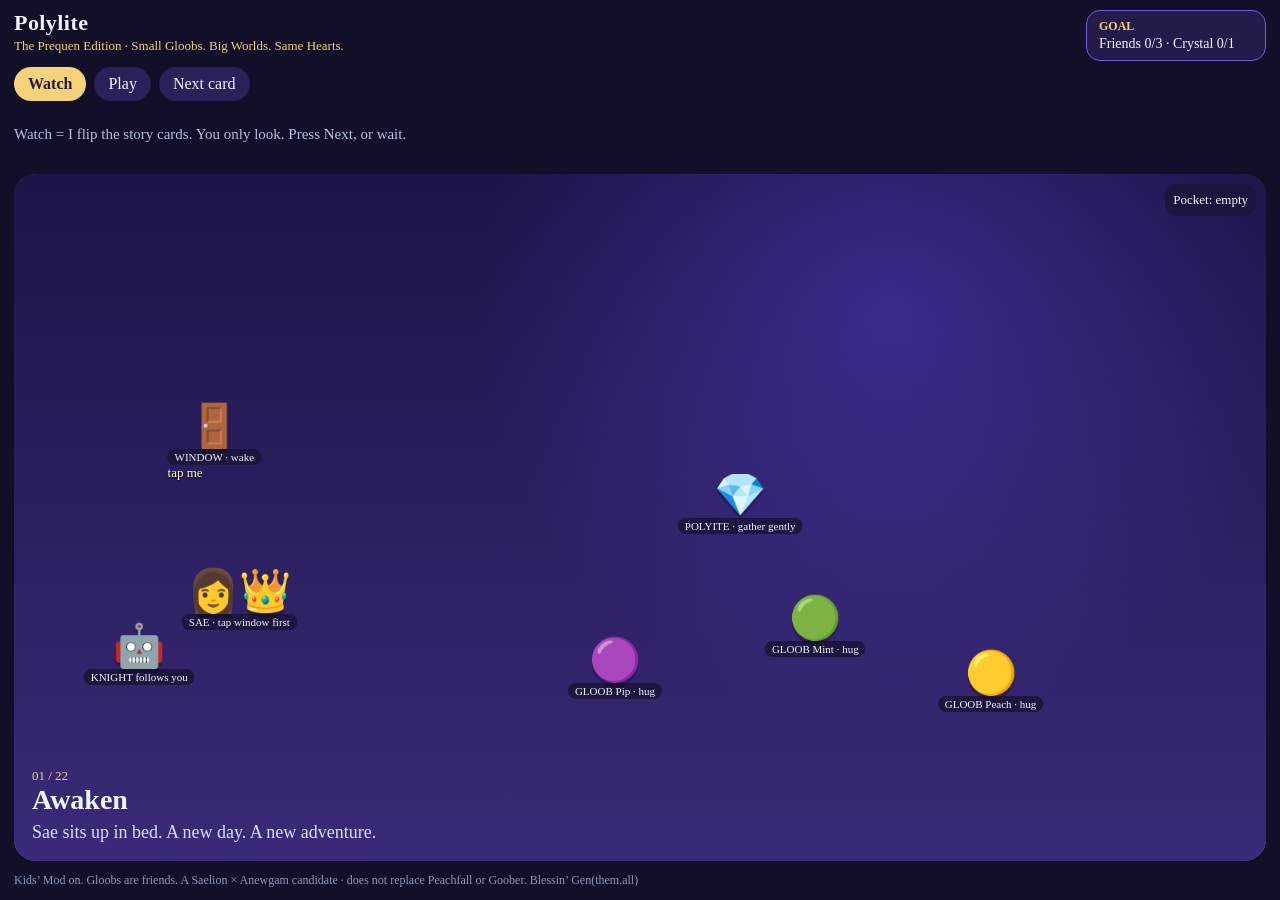
==== polylite/index.html @ a67959b2 "candidate: Polylite Prequen playable slice — Watch flipbook + Play sprites that move" ====
<!doctype html>
<html lang="en">
<head>
<meta charset="utf-8">
<meta name="viewport" content="width=device-width,initial-scale=1,viewport-fit=cover">
<title>Polylite · The Prequen Edition</title>
<style>
:root{--ink:#eef3ff;--muted:#b7c0e0;--gold:#f3d27a;--sky1:#1a1640;--sky2:#3a2a78}
*{box-sizing:border-box}
html,body{margin:0;height:100%;background:#120f28;color:var(--ink);font-family:Georgia,serif}
body{display:flex;flex-direction:column;min-height:100%}
header{padding:10px 14px 6px;display:flex;justify-content:space-between;gap:12px;align-items:flex-start}
h1{margin:0;font-size:22px;letter-spacing:.02em}
.tag{margin:2px 0 0;color:var(--gold);font-size:13px}
.goal{background:#241b4a;border:1px solid #6d5bd6;border-radius:14px;padding:8px 12px;min-width:180px}
.goal b{display:block;color:var(--gold);font-size:12px}
.goal span{font-size:14px}
nav{display:flex;gap:8px;padding:0 14px 10px;flex-wrap:wrap}
button{font:inherit;cursor:pointer;border:0;border-radius:999px;padding:8px 14px;background:#2a2158;color:var(--ink)}
button.on{background:#f3d27a;color:#2a1840;font-weight:700}
.help{padding:0 14px 8px;color:var(--muted);font-size:15px;min-height:2.2em}
#stage{position:relative;flex:1;margin:0 14px 12px;border-radius:22px;overflow:hidden;background:linear-gradient(#2b1e68,#6a4ca8 55%,#9bd67a 55%,#6aa85a);box-shadow:0 0 0 3px #4c3a9a inset}
#stage.play{cursor:crosshair}
.actor,.thing{position:absolute;transform:translate(-50%,-50%);user-select:none;text-align:center;transition:left .45s ease,top .45s ease}
.face{font-size:42px;filter:drop-shadow(0 4px 0 rgba(0,0,0,.25));line-height:1}
.label{font-size:11px;background:#1b1438d9;border-radius:999px;padding:2px 7px;margin-top:2px;display:inline-block}
.hint{position:absolute;white-space:nowrap;font-size:13px;color:#fff8c8;text-shadow:0 1px 2px #000;animation:bob 1.2s ease-in-out infinite}
@keyframes bob{50%{transform:translateY(-5px)}}
.pocket{position:absolute;right:10px;top:10px;background:#1b1438cc;border-radius:12px;padding:8px;font-size:13px}
#watch{position:absolute;inset:0;display:none;flex-direction:column;justify-content:flex-end;padding:18px;background:radial-gradient(circle at 70% 20%,#6d4dff55,transparent 40%),linear-gradient(#1c1548,#3a2a78)}
#watch.show{display:flex}
#watch h2{margin:0 0 6px;font-size:28px}
#watch p{margin:0;color:#d7def8;font-size:18px;max-width:28rem}
.num{color:var(--gold);font-size:13px}
.signs{display:none;position:absolute;left:50%;bottom:14px;transform:translateX(-50%);gap:8px;flex-wrap:wrap;justify-content:center;width:92%}
.signs.show{display:flex}
.signs button{background:#fff3;border:1px solid #fff6}
.signs button:hover{background:#f3d27a;color:#2a1840}
footer{padding:0 14px 12px;color:#8e97b8;font-size:12px}
a{color:#f3d27a}
</style>
</head>
<body>
<header>
  <div>
    <h1>Polylite</h1>
    <p class="tag">The Prequen Edition · Small Gloobs. Big Worlds. Same Hearts.</p>
  </div>
  <div class="goal"><b>GOAL</b><span id="score">Friends 0/3 · Crystal 0/1</span></div>
</header>
<nav>
  <button id="btnWatch" class="on">Watch</button>
  <button id="btnPlay">Play</button>
  <button id="btnNext">Next card</button>
</nav>
<p class="help" id="help">Watch = I flip the story cards. You only look. Press Next, or wait.</p>
<div id="stage">
  <div id="watch" class="show"><div class="num" id="wnum">01 / 22</div><h2 id="wtitle">Awaken</h2><p id="wline">Sae sits up in bed. A new day. A new adventure.</p></div>
  <div class="pocket" id="pocket">Pocket: empty</div>
  <div class="actor" id="sae" style="left:18%;top:62%"><div class="face">👩‍👑</div><div class="label">SAE · tap window first</div></div>
  <div class="actor" id="knight" style="left:10%;top:70%"><div class="face">🤖</div><div class="label">KNIGHT follows you</div></div>
  <div class="thing" id="window" style="left:16%;top:38%"><div class="face">🚪</div><div class="label">WINDOW · wake</div><div class="hint">tap me</div></div>
  <div class="thing gloob" data-name="Pip" style="left:48%;top:72%"><div class="face">🟣</div><div class="label">GLOOB Pip · hug</div></div>
  <div class="thing gloob" data-name="Mint" style="left:64%;top:66%"><div class="face">🟢</div><div class="label">GLOOB Mint · hug</div></div>
  <div class="thing gloob" data-name="Peach" style="left:78%;top:74%"><div class="face">🟡</div><div class="label">GLOOB Peach · hug</div></div>
  <div class="thing" id="crystal" style="left:58%;top:48%"><div class="face">💎</div><div class="label">POLYITE · gather gently</div></div>
  <div class="signs" id="signs">
    <button data-path="Higher">Higher</button>
    <button data-path="Kinder">Kinder</button>
    <button data-path="Brighter">Brighter</button>
    <button data-path="Together">Together</button>
  </div>
</div>
<footer>Kids’ Mod on. Gloobs are friends. A Saelion × Anewgam candidate · does not replace Peachfall or Goober. Blessin’ Gen(them.all)</footer>
<script>
const cards=[
["Awaken","Sae sits up in bed. A new day. A new adventure."],
["The Song","Songs make brighter worlds. Sae-On."],
["The Knight","The little robot with the scarf is always with you."],
["4Gen Strong","Different times. Same hearts."],
["Gloobmoon","When the Gloobmoon rises, friends fall into the world."],
["The Gloobs","Round pastel blobs. Not enemies. Hug them."],
["Polylite","A small crystal. Magic you can build with."],
["Explore","Higher. Kinder. Brighter. Together."],
["Mine","Mine gently. Respect what you find."],
["Solve","Restore and repair. Puzzles, not fights."],
["Friends","Different shapes. Same love."],
["Kids’ Mod","Safe. Kind. Creative. All are welcome."],
["Prequen","Not to rule over. To lift up."],
["Create","Imagine. Weave. Build."],
["Challenges","Fun challenges. Grow your skills."],
["Loom","Use the Loom to connect worlds."],
["Choices","Restore / Create / Help / Explore / New Path."],
["Together","Different strengths. Brighter together."],
["Share","Share stories. Build kindness."],
["Next Gen","A new generation. A brighter tomorrow."],
["Blessing","Blessin’ Gen(them.all). Carry the blessing."],
["Open Horizon","The horizon is just the beginning."]
];
let mode="watch",i=0,awake=false,friends=0,crystal=0,auto=null;
const $=id=>document.getElementById(id);
const help=$("help");
function say(t){help.textContent=t}
function score(){$("score").textContent=`Friends ${friends}/3 · Crystal ${crystal}/1`}
function showCard(){$("wnum").textContent=String(i+1).padStart(2,"0")+" / 22";$("wtitle").textContent=cards[i][0];$("wline").textContent=cards[i][1]}
function setMode(m){
  mode=m;
  $("btnWatch").classList.toggle("on",m==="watch");
  $("btnPlay").classList.toggle("on",m==="play");
  $("watch").classList.toggle("show",m==="watch");
  $("stage").classList.toggle("play",m==="play");
  if(m==="watch"){say("Watch = story cards. Press Next. You are not steering yet."); startAuto()}
  else {stopAuto(); say(awake?"Tap a Gloob to hug. Tap the crystal to gather.":"Tap the WINDOW. Sae wakes. The Knight will follow.")}
}
function startAuto(){stopAuto();auto=setInterval(()=>{i=(i+1)%22;showCard()},3200)}
function stopAuto(){if(auto){clearInterval(auto);auto=null}}
$("btnWatch").onclick=()=>setMode("watch");
$("btnPlay").onclick=()=>setMode("play");
$("btnNext").onclick=()=>{if(mode!=="watch")setMode("watch");stopAuto();i=(i+1)%22;showCard();say("Card "+cards[i][0]+". Press Next again, or Play when you want to tap.")};
function move(el,x,y){el.style.left=x+"%";el.style.top=y+"%"}
function placeFollowers(){
  const sx=parseFloat($("sae").style.left), sy=parseFloat($("sae").style.top);
  move($("knight"), sx-8, sy+8);
  document.querySelectorAll(".gloob.friend").forEach((g,n)=>move(g, sx-6-(n+1)*6, sy+6+n*3));
}
$("stage").addEventListener("click",e=>{
  if(mode!=="play")return;
  const t=e.target.closest(".thing,.actor");
  if(!t){
    if(!awake){say("Not yet. Tap the WINDOW first.");return}
    const r=$("stage").getBoundingClientRect();
    const x=((e.clientX-r.left)/r.width)*100;
    const y=((e.clientY-r.top)/r.height)*100;
    move($("sae"),x,y); placeFollowers(); say("Sae walks. The Knight follows."); return;
  }
  if(t.id==="window" || (t.id==="sae" && !awake)){
    awake=true; t.querySelector(".hint")?.remove();
    $("sae").querySelector(".label").textContent="SAE · you";
    move($("sae"),22,58); placeFollowers();
    say("Sae is awake. Tap a pink, green, or yellow GLOOB to hug it."); return;
  }
  if(t.classList.contains("gloob")){
    if(!awake){say("Wake Sae at the WINDOW first.");return}
    if(t.classList.contains("friend")){say(t.dataset.name+" is already with you.");return}
    t.classList.add("friend"); friends++; score();
    t.querySelector(".label").textContent="GLOOB "+t.dataset.name+" · friend";
    placeFollowers();
    say("You hugged "+t.dataset.name+". Friends "+friends+"/3."+(friends>=3&&crystal?" Signposts are open.":"")); maybeSigns(); return;
  }
  if(t.id==="crystal"){
    if(!awake){say("Wake Sae first.");return}
    if(crystal){say("You already carry one Polylite. That is enough.");return}
    crystal=1; score(); t.style.display="none"; $("pocket").textContent="Pocket: one Polylite 💎";
    say("You gathered one crystal gently. It did not break."); maybeSigns(); return;
  }
});
function maybeSigns(){ if(friends>=3 && crystal){ $("signs").classList.add("show"); say("Goal done. Pick a signpost: Higher, Kinder, Brighter, or Together."); } }
document.querySelectorAll("#signs button").forEach(b=>b.onclick=()=>{
  const p=b.dataset.path;
  const skies={Higher:"linear-gradient(#14224c,#6ec8ff 55%,#8fd36a 55%,#5aa050)",Kinder:"linear-gradient(#4a2060,#f4a0c8 55%,#b7e07a 55%,#6aa85a)",Brighter:"linear-gradient(#3a2a10,#ffd36a 55%,#c8e06a 55%,#7aaa40)",Together:"linear-gradient(#2a1860,#9b7cff 55%,#9bd67a 55%,#6aa85a)"};
  $("stage").style.background=skies[p];
  say("The world leans "+p+". Different strengths. Brighter together. Horizon is just the beginning.");
});
showCard(); startAuto();
</script>
</body>
</html>
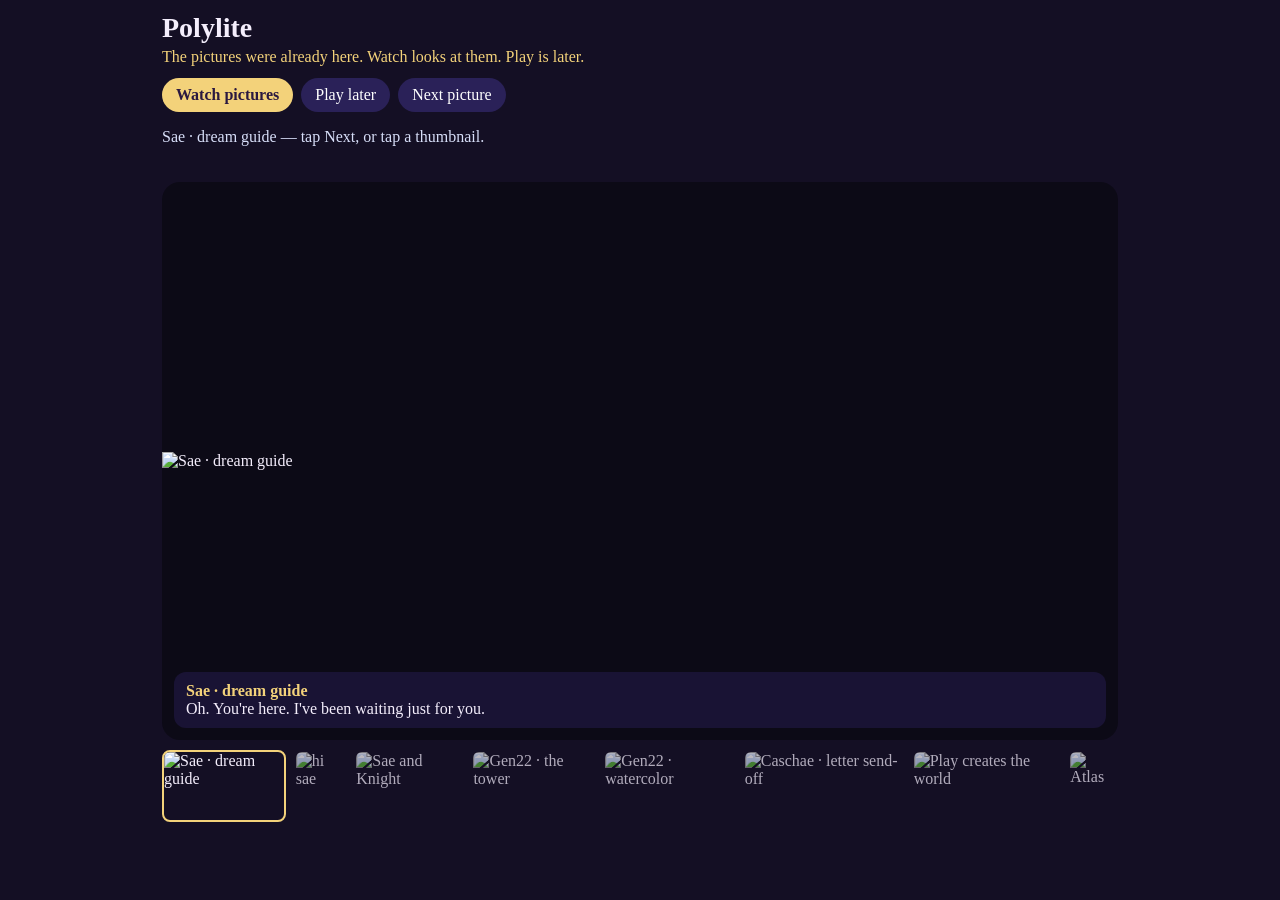
==== commit f243a7d0: "Polylite Watch uses recovered plates instead of mood cards" ====
--- a/polylite/index.html
+++ b/polylite/index.html
@@ -3,165 +3,92 @@
 <head>
 <meta charset="utf-8">
 <meta name="viewport" content="width=device-width,initial-scale=1,viewport-fit=cover">
-<title>Polylite · The Prequen Edition</title>
+<title>Polylite · pictures first</title>
 <style>
-:root{--ink:#eef3ff;--muted:#b7c0e0;--gold:#f3d27a;--sky1:#1a1640;--sky2:#3a2a78}
 *{box-sizing:border-box}
-html,body{margin:0;height:100%;background:#120f28;color:var(--ink);font-family:Georgia,serif}
-body{display:flex;flex-direction:column;min-height:100%}
-header{padding:10px 14px 6px;display:flex;justify-content:space-between;gap:12px;align-items:flex-start}
-h1{margin:0;font-size:22px;letter-spacing:.02em}
-.tag{margin:2px 0 0;color:var(--gold);font-size:13px}
-.goal{background:#241b4a;border:1px solid #6d5bd6;border-radius:14px;padding:8px 12px;min-width:180px}
-.goal b{display:block;color:var(--gold);font-size:12px}
-.goal span{font-size:14px}
-nav{display:flex;gap:8px;padding:0 14px 10px;flex-wrap:wrap}
-button{font:inherit;cursor:pointer;border:0;border-radius:999px;padding:8px 14px;background:#2a2158;color:var(--ink)}
+html,body{margin:0;background:#140f24;color:#f4eefc;font-family:Georgia,serif}
+body{max-width:980px;margin:0 auto;padding:12px}
+h1{margin:0;font-size:28px}
+.tag{color:#f3d27a;margin:4px 0 12px}
+nav{display:flex;gap:8px;flex-wrap:wrap;margin-bottom:10px}
+button{font:inherit;border:0;border-radius:999px;padding:8px 14px;background:#2a2158;color:#fff;cursor:pointer}
 button.on{background:#f3d27a;color:#2a1840;font-weight:700}
-.help{padding:0 14px 8px;color:var(--muted);font-size:15px;min-height:2.2em}
-#stage{position:relative;flex:1;margin:0 14px 12px;border-radius:22px;overflow:hidden;background:linear-gradient(#2b1e68,#6a4ca8 55%,#9bd67a 55%,#6aa85a);box-shadow:0 0 0 3px #4c3a9a inset}
-#stage.play{cursor:crosshair}
-.actor,.thing{position:absolute;transform:translate(-50%,-50%);user-select:none;text-align:center;transition:left .45s ease,top .45s ease}
-.face{font-size:42px;filter:drop-shadow(0 4px 0 rgba(0,0,0,.25));line-height:1}
-.label{font-size:11px;background:#1b1438d9;border-radius:999px;padding:2px 7px;margin-top:2px;display:inline-block}
-.hint{position:absolute;white-space:nowrap;font-size:13px;color:#fff8c8;text-shadow:0 1px 2px #000;animation:bob 1.2s ease-in-out infinite}
-@keyframes bob{50%{transform:translateY(-5px)}}
-.pocket{position:absolute;right:10px;top:10px;background:#1b1438cc;border-radius:12px;padding:8px;font-size:13px}
-#watch{position:absolute;inset:0;display:none;flex-direction:column;justify-content:flex-end;padding:18px;background:radial-gradient(circle at 70% 20%,#6d4dff55,transparent 40%),linear-gradient(#1c1548,#3a2a78)}
-#watch.show{display:flex}
-#watch h2{margin:0 0 6px;font-size:28px}
-#watch p{margin:0;color:#d7def8;font-size:18px;max-width:28rem}
-.num{color:var(--gold);font-size:13px}
-.signs{display:none;position:absolute;left:50%;bottom:14px;transform:translateX(-50%);gap:8px;flex-wrap:wrap;justify-content:center;width:92%}
-.signs.show{display:flex}
-.signs button{background:#fff3;border:1px solid #fff6}
-.signs button:hover{background:#f3d27a;color:#2a1840}
-footer{padding:0 14px 12px;color:#8e97b8;font-size:12px}
+.help{min-height:2.4em;color:#d7def8}
+#frame{position:relative;background:#0c0a16;border-radius:18px;overflow:hidden;min-height:62vh;display:flex;align-items:center;justify-content:center}
+#frame img{width:100%;height:auto;max-height:72vh;object-fit:contain;display:block}
+.caption{position:absolute;left:12px;right:12px;bottom:12px;background:#1b1438e6;border-radius:12px;padding:10px 12px}
+.caption b{color:#f3d27a}
+.strip{display:flex;gap:8px;overflow:auto;padding:10px 0 4px}
+.strip img{height:72px;width:auto;border-radius:8px;cursor:pointer;opacity:.7;border:2px solid transparent}
+.strip img.on{opacity:1;border-color:#f3d27a}
+.playbit{display:none;padding:8px 0 16px}
+.playbit.on{display:block}
+.who{display:flex;gap:12px;align-items:center;margin:8px 0}
+.who img{width:88px;height:88px;object-fit:cover;border-radius:18px}
 a{color:#f3d27a}
 </style>
 </head>
 <body>
-<header>
-  <div>
-    <h1>Polylite</h1>
-    <p class="tag">The Prequen Edition · Small Gloobs. Big Worlds. Same Hearts.</p>
-  </div>
-  <div class="goal"><b>GOAL</b><span id="score">Friends 0/3 · Crystal 0/1</span></div>
-</header>
+<h1>Polylite</h1>
+<p class="tag">The pictures were already here. Watch looks at them. Play is later.</p>
 <nav>
-  <button id="btnWatch" class="on">Watch</button>
-  <button id="btnPlay">Play</button>
-  <button id="btnNext">Next card</button>
+  <button id="w" class="on">Watch pictures</button>
+  <button id="p">Play later</button>
+  <button id="n">Next picture</button>
 </nav>
-<p class="help" id="help">Watch = I flip the story cards. You only look. Press Next, or wait.</p>
-<div id="stage">
-  <div id="watch" class="show"><div class="num" id="wnum">01 / 22</div><h2 id="wtitle">Awaken</h2><p id="wline">Sae sits up in bed. A new day. A new adventure.</p></div>
-  <div class="pocket" id="pocket">Pocket: empty</div>
-  <div class="actor" id="sae" style="left:18%;top:62%"><div class="face">👩‍👑</div><div class="label">SAE · tap window first</div></div>
-  <div class="actor" id="knight" style="left:10%;top:70%"><div class="face">🤖</div><div class="label">KNIGHT follows you</div></div>
-  <div class="thing" id="window" style="left:16%;top:38%"><div class="face">🚪</div><div class="label">WINDOW · wake</div><div class="hint">tap me</div></div>
-  <div class="thing gloob" data-name="Pip" style="left:48%;top:72%"><div class="face">🟣</div><div class="label">GLOOB Pip · hug</div></div>
-  <div class="thing gloob" data-name="Mint" style="left:64%;top:66%"><div class="face">🟢</div><div class="label">GLOOB Mint · hug</div></div>
-  <div class="thing gloob" data-name="Peach" style="left:78%;top:74%"><div class="face">🟡</div><div class="label">GLOOB Peach · hug</div></div>
-  <div class="thing" id="crystal" style="left:58%;top:48%"><div class="face">💎</div><div class="label">POLYITE · gather gently</div></div>
-  <div class="signs" id="signs">
-    <button data-path="Higher">Higher</button>
-    <button data-path="Kinder">Kinder</button>
-    <button data-path="Brighter">Brighter</button>
-    <button data-path="Together">Together</button>
-  </div>
+<p class="help" id="help">This is Sae. Tap Next to walk the walls we already painted.</p>
+<div id="frame"><img id="hero" alt=""><div class="caption"><b id="ct">Sae · dream guide</b><div id="cl">Oh. You're here. I've been waiting just for you.</div></div></div>
+<div class="strip" id="strip"></div>
+<div class="playbit" id="playbit">
+  <p>Play is still a toy. The love is in the pictures above.</p>
+  <div class="who"><img src="https://stevoblevo.github.io/peachfall/source/images/continuity/04_sae_dream_guide_portrait.png" alt="Sae"><div>Sae wakes. The knight stays close. Gloobs are friends. One crystal is enough.</div></div>
+  <p><a href="https://stevoblevo.github.io/goober/gallery/">Open the whole atlas</a> · <a href="https://stevoblevo.github.io/peachfall/">Peachfall</a></p>
 </div>
-<footer>Kids’ Mod on. Gloobs are friends. A Saelion × Anewgam candidate · does not replace Peachfall or Goober. Blessin’ Gen(them.all)</footer>
 <script>
-const cards=[
-["Awaken","Sae sits up in bed. A new day. A new adventure."],
-["The Song","Songs make brighter worlds. Sae-On."],
-["The Knight","The little robot with the scarf is always with you."],
-["4Gen Strong","Different times. Same hearts."],
-["Gloobmoon","When the Gloobmoon rises, friends fall into the world."],
-["The Gloobs","Round pastel blobs. Not enemies. Hug them."],
-["Polylite","A small crystal. Magic you can build with."],
-["Explore","Higher. Kinder. Brighter. Together."],
-["Mine","Mine gently. Respect what you find."],
-["Solve","Restore and repair. Puzzles, not fights."],
-["Friends","Different shapes. Same love."],
-["Kids’ Mod","Safe. Kind. Creative. All are welcome."],
-["Prequen","Not to rule over. To lift up."],
-["Create","Imagine. Weave. Build."],
-["Challenges","Fun challenges. Grow your skills."],
-["Loom","Use the Loom to connect worlds."],
-["Choices","Restore / Create / Help / Explore / New Path."],
-["Together","Different strengths. Brighter together."],
-["Share","Share stories. Build kindness."],
-["Next Gen","A new generation. A brighter tomorrow."],
-["Blessing","Blessin’ Gen(them.all). Carry the blessing."],
-["Open Horizon","The horizon is just the beginning."]
+const plates=[
+  {t:"Sae · dream guide",c:"Oh. You're here. I've been waiting just for you.",src:"https://stevoblevo.github.io/peachfall/source/images/continuity/04_sae_dream_guide_portrait.png"},
+  {t:"hi sae",c:"Same face. Flower crown. The porch card.",src:"https://pbs.twimg.com/media/HSGma1QWsAYRiCh.jpg"},
+  {t:"Sae and Knight",c:"Make one promise real. Our future awaits.",src:"https://stevoblevo.github.io/peachfall/source/images/continuity/06_sae_and_knight_future_key_art.png"},
+  {t:"Gen22 · the tower",c:"The princess who could not leave. Then she did, a little farther.",src:"https://stevoblevo.github.io/peachfall/source/images/anchors/01_gen22_page1_the_princess_who_could_not_leave_the_tower.png"},
+  {t:"Gen22 · watercolor",c:"The letter that crossed the boundary. Let's go steal our future back.",src:"https://stevoblevo.github.io/peachfall/source/images/continuity/08_gen22_watercolor_page1_of_2.png"},
+  {t:"Caschae · letter send-off",c:"Lantern on. Letter in the bag. Home side of the door.",src:"https://stevoblevo.github.io/goober/assets/skein-knot/caschae-letter-sendoff.webp"},
+  {t:"Play creates the world",c:"Discovery becomes history.",src:"https://stevoblevo.github.io/peachfall/source/images/continuity/09_play_creates_the_world_concept.png"},
+  {t:"Atlas",c:"All the recovered plates live here.",src:"https://stevoblevo.github.io/goober/assets/rediscovered/world-hero.webp"}
 ];
-let mode="watch",i=0,awake=false,friends=0,crystal=0,auto=null;
-const $=id=>document.getElementById(id);
-const help=$("help");
-function say(t){help.textContent=t}
-function score(){$("score").textContent=`Friends ${friends}/3 · Crystal ${crystal}/1`}
-function showCard(){$("wnum").textContent=String(i+1).padStart(2,"0")+" / 22";$("wtitle").textContent=cards[i][0];$("wline").textContent=cards[i][1]}
-function setMode(m){
-  mode=m;
-  $("btnWatch").classList.toggle("on",m==="watch");
-  $("btnPlay").classList.toggle("on",m==="play");
-  $("watch").classList.toggle("show",m==="watch");
-  $("stage").classList.toggle("play",m==="play");
-  if(m==="watch"){say("Watch = story cards. Press Next. You are not steering yet."); startAuto()}
-  else {stopAuto(); say(awake?"Tap a Gloob to hug. Tap the crystal to gather.":"Tap the WINDOW. Sae wakes. The Knight will follow.")}
+let i=0;
+const hero=document.getElementById("hero");
+const strip=document.getElementById("strip");
+plates.forEach((p,n)=>{
+  const im=document.createElement("img");
+  im.src=p.src; im.alt=p.t;
+  im.onclick=()=>show(n);
+  strip.appendChild(im);
+});
+function show(n){
+  i=n;
+  const p=plates[i];
+  hero.src=p.src; hero.alt=p.t;
+  document.getElementById("ct").textContent=p.t;
+  document.getElementById("cl").textContent=p.c;
+  document.getElementById("help").textContent=p.t+" — tap Next, or tap a thumbnail.";
+  [...strip.children].forEach((el,k)=>el.classList.toggle("on",k===i));
 }
-function startAuto(){stopAuto();auto=setInterval(()=>{i=(i+1)%22;showCard()},3200)}
-function stopAuto(){if(auto){clearInterval(auto);auto=null}}
-$("btnWatch").onclick=()=>setMode("watch");
-$("btnPlay").onclick=()=>setMode("play");
-$("btnNext").onclick=()=>{if(mode!=="watch")setMode("watch");stopAuto();i=(i+1)%22;showCard();say("Card "+cards[i][0]+". Press Next again, or Play when you want to tap.")};
-function move(el,x,y){el.style.left=x+"%";el.style.top=y+"%"}
-function placeFollowers(){
-  const sx=parseFloat($("sae").style.left), sy=parseFloat($("sae").style.top);
-  move($("knight"), sx-8, sy+8);
-  document.querySelectorAll(".gloob.friend").forEach((g,n)=>move(g, sx-6-(n+1)*6, sy+6+n*3));
+function watch(){
+  document.getElementById("w").classList.add("on");
+  document.getElementById("p").classList.remove("on");
+  document.getElementById("playbit").classList.remove("on");
+  document.getElementById("frame").style.display="flex";
 }
-$("stage").addEventListener("click",e=>{
-  if(mode!=="play")return;
-  const t=e.target.closest(".thing,.actor");
-  if(!t){
-    if(!awake){say("Not yet. Tap the WINDOW first.");return}
-    const r=$("stage").getBoundingClientRect();
-    const x=((e.clientX-r.left)/r.width)*100;
-    const y=((e.clientY-r.top)/r.height)*100;
-    move($("sae"),x,y); placeFollowers(); say("Sae walks. The Knight follows."); return;
-  }
-  if(t.id==="window" || (t.id==="sae" && !awake)){
-    awake=true; t.querySelector(".hint")?.remove();
-    $("sae").querySelector(".label").textContent="SAE · you";
-    move($("sae"),22,58); placeFollowers();
-    say("Sae is awake. Tap a pink, green, or yellow GLOOB to hug it."); return;
-  }
-  if(t.classList.contains("gloob")){
-    if(!awake){say("Wake Sae at the WINDOW first.");return}
-    if(t.classList.contains("friend")){say(t.dataset.name+" is already with you.");return}
-    t.classList.add("friend"); friends++; score();
-    t.querySelector(".label").textContent="GLOOB "+t.dataset.name+" · friend";
-    placeFollowers();
-    say("You hugged "+t.dataset.name+". Friends "+friends+"/3."+(friends>=3&&crystal?" Signposts are open.":"")); maybeSigns(); return;
-  }
-  if(t.id==="crystal"){
-    if(!awake){say("Wake Sae first.");return}
-    if(crystal){say("You already carry one Polylite. That is enough.");return}
-    crystal=1; score(); t.style.display="none"; $("pocket").textContent="Pocket: one Polylite 💎";
-    say("You gathered one crystal gently. It did not break."); maybeSigns(); return;
-  }
-});
-function maybeSigns(){ if(friends>=3 && crystal){ $("signs").classList.add("show"); say("Goal done. Pick a signpost: Higher, Kinder, Brighter, or Together."); } }
-document.querySelectorAll("#signs button").forEach(b=>b.onclick=()=>{
-  const p=b.dataset.path;
-  const skies={Higher:"linear-gradient(#14224c,#6ec8ff 55%,#8fd36a 55%,#5aa050)",Kinder:"linear-gradient(#4a2060,#f4a0c8 55%,#b7e07a 55%,#6aa85a)",Brighter:"linear-gradient(#3a2a10,#ffd36a 55%,#c8e06a 55%,#7aaa40)",Together:"linear-gradient(#2a1860,#9b7cff 55%,#9bd67a 55%,#6aa85a)"};
-  $("stage").style.background=skies[p];
-  say("The world leans "+p+". Different strengths. Brighter together. Horizon is just the beginning.");
-});
-showCard(); startAuto();
+function play(){
+  document.getElementById("p").classList.add("on");
+  document.getElementById("w").classList.remove("on");
+  document.getElementById("playbit").classList.add("on");
+  document.getElementById("help").textContent="Play is the little toy. The pictures are the game right now.";
+}
+document.getElementById("w").onclick=watch;
+document.getElementById("p").onclick=play;
+document.getElementById("n").onclick=()=>{watch();show((i+1)%plates.length)};
+show(0);
 </script>
 </body>
 </html>
